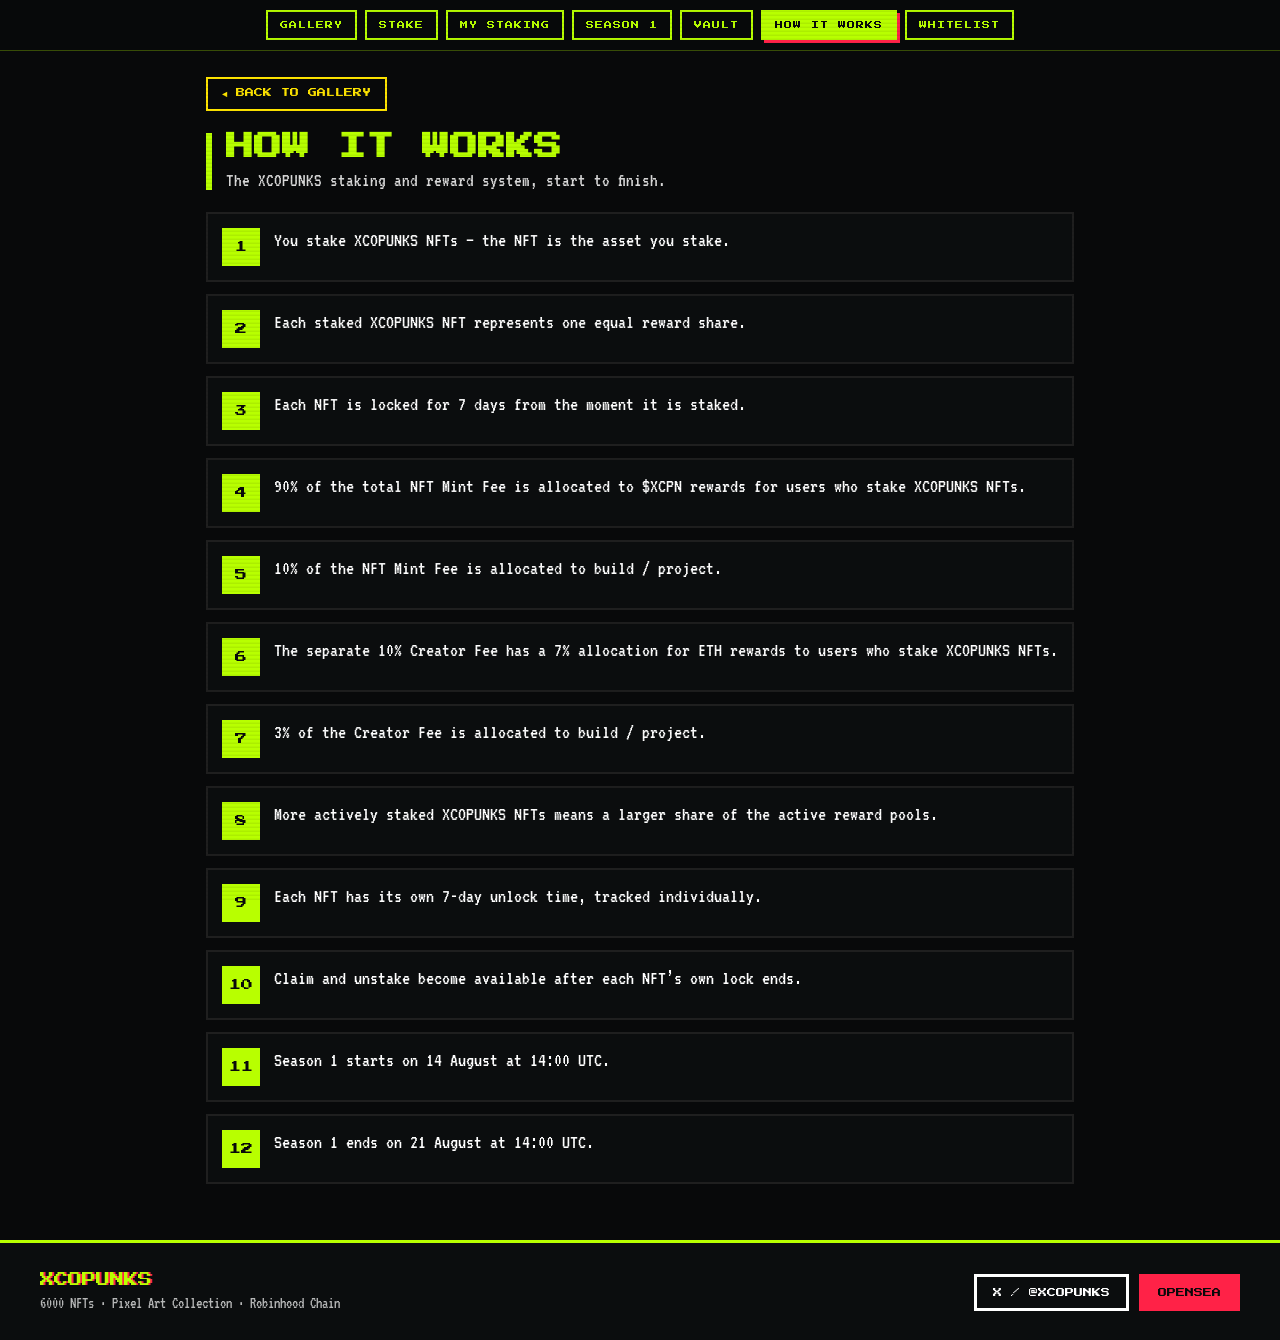
==== how-it-works/index.html @ 173a3f9b "Add files via upload" ====
<!DOCTYPE html>
<html lang="en">
<head>
<meta charset="utf-8">
<meta name="viewport" content="width=device-width, initial-scale=1">
<title>XCOPUNKS — How It Works</title>
<meta name="description" content="How XCOPUNKS staking and rewards work — stake NFTs to earn $XCPN and ETH.">
<meta name="theme-color" content="#08090a">
<link rel="icon" type="image/jpeg" href="../assets/favicon/favicon.jpg">
<link rel="stylesheet" href="../css/style.css">
</head>
<body data-page="howitworks">
<div class="crt"></div>

<header class="hdr">
  <div class="hdr-inner">
    <nav class="nav-desktop">
      <a class="navbtn" href="../">GALLERY</a>
      <a class="navbtn" href="../stake/">STAKE</a>
      <a class="navbtn" href="../my-staking/">MY STAKING</a>
      <a class="navbtn" href="../season-1/">SEASON 1</a>
      <a class="navbtn" href="../vault/">VAULT</a>
      <a class="navbtn active" href="../how-it-works/">HOW IT WORKS</a>
      <a class="navbtn" href="../whitelist/">WHITELIST</a>
    </nav>
    <div class="nav-mobile">
      <a class="brand" href="../">XCOPUNKS</a>
      <button class="burger" id="burger" aria-label="Open menu"><span></span><span></span><span></span></button>
    </div>
  </div>
</header>
<div class="menu" id="menu" hidden>
  <div class="menu-top"><span class="brand">XCOPUNKS</span><button class="menu-close" id="menuClose" aria-label="Close menu">X</button></div>
  <nav class="menu-list">
    <a href="../">GALLERY</a>
    <a href="../stake/">STAKE</a>
    <a href="../my-staking/">MY STAKING</a>
    <a href="../season-1/">SEASON 1</a>
    <a href="../vault/">VAULT</a>
    <a class="active" href="../how-it-works/">HOW IT WORKS</a>
    <a href="../whitelist/">WHITELIST</a>
  </nav>
</div>

<main>
  <section class="section mw-900">
    <a class="back" href="../">◄ BACK TO GALLERY</a>
    <div class="rail">
      <h1 class="h-title">HOW IT WORKS</h1>
      <p class="lead">The XCOPUNKS staking and reward system, start to finish.</p>
    </div>
    <div class="steps">
      <div class="step"><div class="step-n">1</div><p>You stake XCOPUNKS NFTs — the NFT is the asset you stake.</p></div>
      <div class="step"><div class="step-n">2</div><p>Each staked XCOPUNKS NFT represents one equal reward share.</p></div>
      <div class="step"><div class="step-n">3</div><p>Each NFT is locked for 7 days from the moment it is staked.</p></div>
      <div class="step"><div class="step-n">4</div><p>90% of the total NFT Mint Fee is allocated to $XCPN rewards for users who stake XCOPUNKS NFTs.</p></div>
      <div class="step"><div class="step-n">5</div><p>10% of the NFT Mint Fee is allocated to build / project.</p></div>
      <div class="step"><div class="step-n">6</div><p>The separate 10% Creator Fee has a 7% allocation for ETH rewards to users who stake XCOPUNKS NFTs.</p></div>
      <div class="step"><div class="step-n">7</div><p>3% of the Creator Fee is allocated to build / project.</p></div>
      <div class="step"><div class="step-n">8</div><p>More actively staked XCOPUNKS NFTs means a larger share of the active reward pools.</p></div>
      <div class="step"><div class="step-n">9</div><p>Each NFT has its own 7-day unlock time, tracked individually.</p></div>
      <div class="step"><div class="step-n">10</div><p>Claim and unstake become available after each NFT’s own lock ends.</p></div>
      <div class="step"><div class="step-n">11</div><p>Season 1 starts on 14 August at 14:00 UTC.</p></div>
      <div class="step"><div class="step-n">12</div><p>Season 1 ends on 21 August at 14:00 UTC.</p></div>
    </div>
  </section>

  <footer class="ftr">
    <div class="ftr-inner">
      <div><div class="ftr-brand">XCOPUNKS</div><div class="ftr-sub">6000 NFTs · Pixel Art Collection · Robinhood Chain</div></div>
      <div class="ftr-links">
        <a href="https://x.com/XCOPUNKS" target="_blank" rel="noopener">X / @XCOPUNKS</a>
        <a class="os" href="https://opensea.io/collection/xcopunks/overview" target="_blank" rel="noopener">OPENSEA</a>
      </div>
    </div>
  </footer>
</main>
<script>window.XCP_BASE="../";</script>
<script src="../js/main.js"></script>
</body>
</html>
---- css/style.css ----
/* XCOPUNKS — shared static design system */
@import url('https://fonts.googleapis.com/css2?family=Press+Start+2P&family=Silkscreen:wght@400;700&family=VT323&display=swap');

:root{
  --lime:#b8ff00; --black:#08090a; --red:#ff2247; --yellow:#ffe500;
  --white:#ffffff; --orange:#ff7a00; --cyan:#00e0ff; --panel:#0b0d0e; --line:#1f1f1f;
  --pix:'Press Start 2P',monospace; --sil:'Silkscreen',monospace; --vt:'VT323',monospace;
}
*{box-sizing:border-box;}
html,body{margin:0;padding:0;background:var(--black);color:var(--white);overflow-x:hidden;font-family:var(--vt);}
img{image-rendering:pixelated;image-rendering:crisp-edges;}
a{color:var(--lime);text-decoration:none;}
a:hover{color:var(--yellow);}
::selection{background:var(--lime);color:var(--black);}
::-webkit-scrollbar{width:10px;height:10px;}
::-webkit-scrollbar-track{background:var(--black);}
::-webkit-scrollbar-thumb{background:var(--lime);border:2px solid var(--black);}
.crt{position:fixed;inset:0;pointer-events:none;z-index:9998;background:repeating-linear-gradient(0deg,rgba(0,0,0,.16) 0,rgba(0,0,0,.16) 1px,transparent 2px,transparent 4px);mix-blend-mode:multiply;opacity:.4;}

/* header / nav */
.hdr{position:sticky;top:0;z-index:900;background:rgba(8,9,10,.94);border-bottom:1px solid rgba(184,255,0,.28);}
.hdr-inner{max-width:1440px;margin:0 auto;padding:10px 16px;}
.nav-desktop{display:flex;gap:8px;flex-wrap:wrap;justify-content:center;}
.navbtn{display:inline-flex;align-items:center;padding:9px 12px;border:2px solid var(--lime);background:transparent;color:var(--lime);font-family:var(--pix);font-size:8px;letter-spacing:1px;white-space:nowrap;}
.navbtn:hover{background:var(--lime);color:var(--black);}
.navbtn.active{background:var(--lime);color:var(--black);box-shadow:3px 3px 0 var(--red);}
.nav-mobile{display:none;align-items:center;justify-content:space-between;}
.brand{font-family:var(--pix);font-size:15px;color:var(--lime);text-shadow:2px 0 var(--red);}
.burger{display:flex;flex-direction:column;gap:5px;padding:10px;border:2px solid var(--lime);background:transparent;cursor:pointer;}
.burger span{display:block;width:22px;height:3px;background:var(--lime);}
.menu{position:fixed;inset:0;z-index:1000;background:rgba(8,9,10,.97);display:flex;flex-direction:column;padding:18px;}
.menu[hidden]{display:none;}
.menu-top{display:flex;align-items:center;justify-content:space-between;margin-bottom:22px;}
.menu-close{width:44px;height:44px;border:2px solid var(--red);background:transparent;color:var(--red);font-family:var(--pix);font-size:14px;cursor:pointer;}
.menu-list{display:flex;flex-direction:column;gap:12px;overflow-y:auto;}
.menu-list a{padding:18px 16px;border:2px solid var(--lime);background:var(--panel);color:var(--lime);font-family:var(--pix);font-size:12px;letter-spacing:1px;}
.menu-list a:hover,.menu-list a.active{background:var(--lime);color:var(--black);}
@media(max-width:820px){.nav-desktop{display:none;}.nav-mobile{display:flex;}}

/* layout */
main{position:relative;}
.section{padding:26px 16px 56px;margin:0 auto;}
.mw-1440{max-width:1440px;} .mw-1200{max-width:1200px;} .mw-1100{max-width:1100px;} .mw-900{max-width:900px;} .mw-720{max-width:720px;}
.back{display:inline-flex;align-items:center;gap:8px;padding:9px 14px;border:2px solid var(--yellow);color:var(--yellow);font-family:var(--pix);font-size:9px;margin-bottom:22px;}
.back:hover{background:var(--yellow);color:var(--black);}
.rail{border-left:6px solid var(--lime);padding-left:14px;margin-bottom:22px;}
.rail.orange{border-color:var(--orange);} .rail.yellow{border-color:var(--yellow);} .rail.red{border-color:var(--red);}
.h-title{margin:0;font-family:var(--pix);font-size:clamp(16px,3.4vw,28px);color:var(--lime);}
.h-title.orange{color:var(--orange);} .h-title.yellow{color:var(--yellow);} .h-title.red{color:var(--red);}
.lead{margin:10px 0 0;font-family:var(--vt);font-size:19px;color:#fff;opacity:.85;}
.note{border:2px dashed #333;padding:14px;font-family:var(--vt);font-size:16px;color:#fff;opacity:.65;}
.note.solid{border:2px solid var(--orange);opacity:1;}

/* buttons */
.btn{font-family:var(--pix);cursor:pointer;text-align:center;}
.btn-lime{padding:12px 20px;border:3px solid var(--lime);background:var(--lime);color:var(--black);font-size:10px;box-shadow:4px 4px 0 var(--red);}
.btn-outline{padding:12px 20px;border:3px solid var(--lime);background:transparent;color:var(--lime);font-size:10px;box-shadow:4px 4px 0 rgba(0,0,0,.6);}
.btn-yellow{padding:12px 20px;border:3px solid var(--yellow);background:transparent;color:var(--yellow);font-size:10px;box-shadow:4px 4px 0 rgba(0,0,0,.6);}
.btn-red{padding:12px 20px;border:3px solid var(--red);background:var(--red);color:var(--black);font-size:10px;box-shadow:4px 4px 0 rgba(0,0,0,.6);}

/* panels / fees / stats */
.cols{display:flex;flex-wrap:wrap;gap:14px;align-items:stretch;}
.panel{flex:1;min-width:260px;border:3px solid var(--lime);background:var(--panel);padding:18px;}
.panel.red{border-color:var(--red);} .panel.cyan{border-color:var(--cyan);}
.panel-h{font-family:var(--pix);font-size:11px;color:var(--lime);margin-bottom:14px;}
.fees{display:grid;grid-template-columns:repeat(auto-fit,minmax(280px,1fr));gap:16px;margin-bottom:16px;}
.fee{border:3px solid var(--lime);background:var(--panel);padding:18px;}
.fee.cyan{border-color:var(--cyan);}
.fee-t{font-family:var(--pix);font-size:12px;color:var(--lime);margin-bottom:6px;}
.fee.cyan .fee-t{color:var(--cyan);}
.fee-sub{font-family:var(--sil);font-size:9px;color:var(--orange);margin-bottom:16px;}
.fee-row{display:flex;align-items:flex-start;gap:12px;margin-bottom:12px;}
.fee-row:last-child{margin-bottom:0;}
.fee-pct{font-family:var(--pix);font-size:20px;color:var(--lime);min-width:66px;}
.fee.cyan .fee-pct{color:var(--cyan);}
.fee-pct.mut{color:#666;}
.fee-txt{font-family:var(--vt);font-size:18px;color:#fff;line-height:1.2;}
.fee-txt.mut{opacity:.7;}
.stats{display:grid;grid-template-columns:repeat(auto-fit,minmax(150px,1fr));gap:12px;}
.stat{border:3px solid var(--lime);background:var(--panel);padding:14px;}
.stat.yellow{border-color:var(--yellow);} .stat.cyan{border-color:var(--cyan);} .stat.red{border-color:var(--red);} .stat.white{border-color:#fff;} .stat.orange{border-color:var(--orange);}
.stat-l{font-family:var(--sil);font-size:9px;color:var(--orange);}
.stat-l2{font-family:var(--sil);font-size:8px;color:var(--lime);margin-top:4px;}
.stat-v{font-family:var(--pix);font-size:20px;color:var(--lime);margin-top:10px;}
.stat-v.yellow{color:var(--yellow);} .stat-v.cyan{color:var(--cyan);} .stat-v.red{color:var(--red);} .stat-v.white{color:#fff;}
.stat-txt{font-family:var(--vt);font-size:17px;margin-top:8px;color:var(--yellow);}
.stat-txt.cyan{color:var(--cyan);}

/* gallery */
.g-head{display:flex;align-items:flex-end;justify-content:space-between;flex-wrap:wrap;gap:10px;margin-bottom:16px;}
.g-room{position:relative;width:100%;aspect-ratio:16/10;max-height:74vh;border:4px solid var(--lime);background:var(--panel);overflow:hidden;box-shadow:0 0 0 2px var(--black),8px 8px 0 rgba(0,0,0,.6);}
.g-ceil{position:absolute;inset:0;clip-path:polygon(0 0,100% 0,73% 20%,27% 20%);background:linear-gradient(180deg,#141416,#0b0d0e);}
.g-ceil2{position:absolute;inset:0;clip-path:polygon(0 0,100% 0,73% 20%,27% 20%);background:repeating-linear-gradient(90deg,transparent 0,transparent 46px,rgba(184,255,0,.12) 46px,rgba(184,255,0,.12) 48px);}
.g-floor{position:absolute;inset:0;clip-path:polygon(0 100%,100% 100%,73% 80%,27% 80%);background:linear-gradient(0deg,#121213,#090a0b);}
.g-floor2{position:absolute;inset:0;clip-path:polygon(0 100%,100% 100%,73% 80%,27% 80%);background:repeating-linear-gradient(90deg,transparent 0,transparent 5%,rgba(0,224,255,.18) 5%,rgba(0,224,255,.18) calc(5% + 2px)),repeating-linear-gradient(0deg,transparent 0,transparent 28px,rgba(0,224,255,.14) 28px,rgba(0,224,255,.14) 30px);}
.g-west{position:absolute;inset:0;clip-path:polygon(0 0,27% 20%,27% 80%,0 100%);background:linear-gradient(90deg,#0a0b0c,#151517);}
.g-east{position:absolute;inset:0;clip-path:polygon(100% 0,73% 20%,73% 80%,100% 100%);background:linear-gradient(270deg,#0a0b0c,#151517);}
.g-sideframe{position:absolute;top:42%;width:14%;transform:translateY(-50%) perspective(400px);}
.g-sideframe.w{left:6%;transform-origin:left center;transform:translateY(-50%) perspective(400px) rotateY(38deg);}
.g-sideframe.e{right:6%;transform-origin:right center;transform:translateY(-50%) perspective(400px) rotateY(-38deg);}
.g-sideframe img{width:100%;display:block;}
.g-fr-w{border:5px solid var(--orange);background:var(--black);box-shadow:6px 6px 0 rgba(0,0,0,.5);}
.g-fr-e{border:5px solid var(--cyan);background:var(--black);box-shadow:-6px 6px 0 rgba(0,0,0,.5);}
.g-sidelbl{text-align:center;margin-top:6px;font-family:var(--sil);font-size:8px;}
.g-back{position:absolute;left:27%;top:20%;width:46%;height:60%;background:linear-gradient(180deg,#141416,#0e0f10);border-left:2px solid rgba(255,255,255,.06);border-right:2px solid rgba(0,0,0,.5);display:flex;align-items:center;justify-content:center;}
.g-light{position:absolute;top:8%;width:60%;height:5px;background:var(--yellow);filter:blur(2px);opacity:.8;box-shadow:0 0 22px 8px rgba(255,229,0,.4);}
.g-frame{width:74%;max-width:340px;}
.g-frame-in{border:8px solid var(--lime);background:var(--black);box-shadow:0 0 0 3px var(--black),0 0 34px rgba(184,255,0,.35);overflow:hidden;}
.g-frame-in img{width:100%;display:block;aspect-ratio:1;object-fit:cover;}
.g-cap{display:flex;justify-content:space-between;align-items:center;margin-top:10px;padding:6px 8px;border:2px solid var(--lime);background:rgba(8,9,10,.9);}
.g-cap b{font-family:var(--pix);font-size:9px;color:var(--lime);}
.g-cap span{font-family:var(--sil);font-size:8px;color:var(--red);}
.g-plaque{position:absolute;left:14px;bottom:14px;border:2px solid var(--yellow);background:rgba(8,9,10,.85);padding:9px 11px;max-width:200px;}
.g-plaque b{font-family:var(--pix);font-size:9px;color:var(--yellow);display:block;margin-bottom:6px;}
.g-plaque span{font-family:var(--vt);font-size:16px;line-height:1.15;opacity:.85;}
.g-ctrls{display:flex;flex-wrap:wrap;gap:12px;justify-content:center;margin-top:18px;}
.g-btn{display:flex;flex-direction:column;align-items:center;gap:4px;padding:12px 22px;min-width:110px;border:3px solid var(--lime);background:var(--black);color:var(--lime);font-family:var(--pix);font-size:11px;cursor:pointer;box-shadow:4px 4px 0 var(--red);}
.g-btn.y{border-color:var(--yellow);color:var(--yellow);box-shadow:4px 4px 0 rgba(0,0,0,.6);}
.g-btn:hover{background:var(--lime);color:var(--black);}
.g-btn.y:hover{background:var(--yellow);color:var(--black);}
.g-btn small{font-family:var(--sil);font-size:7px;opacity:.7;}
.g-cta{display:flex;flex-wrap:wrap;gap:10px;justify-content:center;margin-top:22px;}
@media(max-width:640px){
  .g-room{aspect-ratio:4/5;max-height:70vh;}
  .g-ceil,.g-ceil2,.g-floor,.g-floor2,.g-west,.g-east,.g-sideframe{display:none;}
  .g-back{left:6%;top:7%;width:88%;height:86%;border:none;}
  .g-frame{width:88%;max-width:400px;}
}

/* nft grid + cards */
.grid-nft{display:grid;grid-template-columns:repeat(auto-fill,minmax(150px,1fr));gap:16px;}
.card{position:relative;border:3px solid #2a2a2a;background:var(--black);box-shadow:4px 4px 0 rgba(0,0,0,.6);cursor:pointer;overflow:hidden;}
.card.sel{border-color:var(--yellow);box-shadow:6px 6px 0 var(--red);}
.card img{width:100%;display:block;aspect-ratio:1;object-fit:cover;}
.card-body{padding:9px;border-top:3px solid #1c1c1c;}
.card-id{font-family:var(--pix);font-size:9px;color:var(--lime);}
.card-badge{margin-top:9px;text-align:center;font-family:var(--sil);font-size:9px;letter-spacing:1px;color:#666;border:2px solid #666;padding:5px;}
.card.sel .card-badge{color:var(--yellow);border-color:var(--yellow);}
.card-check{position:absolute;top:8px;right:8px;z-index:3;width:22px;height:22px;background:var(--yellow);color:var(--black);font-family:var(--pix);font-size:9px;display:flex;align-items:center;justify-content:center;}

/* my staking */
.mine{display:grid;grid-template-columns:repeat(auto-fill,minmax(280px,1fr));gap:16px;}
.mcard{border:3px solid var(--orange);background:var(--panel);box-shadow:5px 5px 0 rgba(0,0,0,.5);}
.mcard.unlocked{border-color:var(--lime);}
.mtop{display:flex;gap:12px;padding:14px;}
.mtop img{width:70px;height:70px;object-fit:cover;border:3px solid var(--orange);flex-shrink:0;}
.mcard.unlocked .mtop img{border-color:var(--lime);}
.badge-state{margin-top:8px;font-family:var(--sil);font-size:9px;letter-spacing:1px;color:var(--orange);border:2px solid var(--orange);padding:4px 6px;display:inline-block;}
.mcard.unlocked .badge-state{color:var(--lime);border-color:var(--lime);}
.mdates{margin-top:8px;font-family:var(--vt);font-size:14px;opacity:.7;line-height:1.3;}
.mrew{display:flex;gap:8px;padding:0 14px 10px;}
.mrew>div{flex:1;border:2px solid var(--line);padding:8px;}
.mrew .l{font-family:var(--sil);font-size:8px;color:var(--orange);}
.mrew .v{font-family:var(--vt);font-size:15px;margin-top:4px;}
.mfoot{border-top:3px solid #161616;padding:12px 14px;}
.mtimer{font-family:var(--sil);font-size:8px;color:var(--orange);margin-bottom:8px;}
.cd{display:flex;gap:8px;}
.cd-cell{flex:1;text-align:center;border:2px solid var(--line);padding:7px 2px;}
.cd-num{font-family:var(--pix);font-size:14px;color:var(--orange);}
.mcard.unlocked .cd-num{color:var(--lime);}
.cd-lbl{font-family:var(--sil);font-size:7px;color:#666;margin-top:5px;}
.mact{display:flex;gap:8px;margin-top:12px;}
.mact button{flex:1;padding:11px 4px;font-family:var(--pix);font-size:9px;border:2px solid #333;color:#555;background:var(--black);cursor:not-allowed;}
.mcard.unlocked .mact .claim{border-color:var(--lime);color:var(--lime);cursor:pointer;}
.mcard.unlocked .mact .unstake{border-color:var(--cyan);color:var(--cyan);cursor:pointer;}
.mact .claimed{border-color:#333;color:#555;cursor:not-allowed;}

/* season countdown big */
.cdbig{border:3px solid var(--yellow);background:var(--panel);padding:20px;margin-bottom:26px;}
.cdbig-lbl{font-family:var(--sil);font-size:10px;letter-spacing:2px;color:var(--yellow);text-align:center;margin-bottom:14px;}
.cdbig-row{display:flex;gap:10px;justify-content:center;flex-wrap:wrap;}
.cdbig-cell{text-align:center;min-width:64px;border:2px solid var(--lime);padding:12px 6px;}
.cdbig-cell.red{border-color:var(--red);}
.cdbig-num{font-family:var(--pix);font-size:clamp(18px,5vw,30px);color:var(--lime);}
.cdbig-cell.red .cdbig-num{color:var(--red);}
.cdbig-l{font-family:var(--sil);font-size:8px;color:#666;margin-top:8px;}
.dates{display:flex;flex-wrap:wrap;gap:16px;margin-bottom:20px;}
.date{flex:1;min-width:150px;border:3px solid var(--lime);background:var(--panel);padding:16px;}
.date.red{border-color:var(--red);}
.date .l{font-family:var(--sil);font-size:9px;color:var(--orange);}
.date .v{font-family:var(--pix);font-size:14px;color:var(--lime);margin-top:10px;line-height:1.4;}
.date.red .v{color:var(--red);}

/* leaderboard */
.lb{border:3px solid var(--yellow);background:var(--panel);overflow-x:auto;}
.lb-inner{min-width:520px;}
.lb-head,.lb-row{display:grid;grid-template-columns:70px 1.4fr 1fr 1fr 1fr;}
.lb-head{background:var(--yellow);color:var(--black);font-family:var(--pix);font-size:8px;}
.lb-head div{padding:12px 10px;}
.lb-row{border-top:2px solid #1a1a1a;}
.lb-row.top{background:rgba(184,255,0,.05);}
.lb-row.you{background:rgba(184,255,0,.12);}
.lb-row div{padding:12px 10px;}
.lb-rank{font-family:var(--pix);font-size:11px;}
.lb-w{font-family:var(--vt);font-size:18px;color:#fff;}
.lb-w.you{color:var(--lime);}
.lb-staked{font-family:var(--pix);font-size:11px;color:var(--lime);}
.lb-share{font-family:var(--vt);font-size:17px;}
.lb-share.x{color:var(--yellow);} .lb-share.e{color:var(--cyan);}

/* how it works */
.steps{display:flex;flex-direction:column;gap:12px;}
.step{display:flex;gap:14px;align-items:flex-start;border:2px solid var(--line);background:var(--panel);padding:14px;}
.step-n{flex-shrink:0;width:38px;height:38px;background:var(--lime);color:var(--black);font-family:var(--pix);font-size:12px;display:flex;align-items:center;justify-content:center;}
.step p{margin:0;font-family:var(--vt);font-size:20px;line-height:1.25;}

/* whitelist */
.wl{display:flex;flex-direction:column;gap:14px;}
.task{border:3px solid var(--lime);background:var(--panel);padding:16px;}
.task.locked{border-color:#333;opacity:.4;pointer-events:none;}
.task-l{font-family:var(--sil);font-size:10px;color:var(--orange);letter-spacing:1px;}
.task-p{font-family:var(--vt);font-size:16px;opacity:.7;margin:0 0 10px;}
.inp{width:100%;margin-top:10px;padding:12px;background:var(--black);border:2px solid var(--lime);color:var(--lime);font-family:var(--vt);font-size:18px;}
.task-row{display:flex;gap:10px;margin-top:10px;}
.task-a{flex:1;text-align:center;padding:12px;border:2px solid var(--cyan);color:var(--cyan);font-family:var(--pix);font-size:8px;}
.task-a.done{border-color:var(--lime);color:var(--lime);}
.task-v{padding:12px 14px;border:2px solid #333;background:transparent;color:#555;font-family:var(--pix);font-size:8px;white-space:nowrap;cursor:default;}
.task-v.ready{border-color:var(--yellow);color:var(--yellow);cursor:pointer;}
.task-v.done{border-color:var(--lime);background:var(--lime);color:var(--black);}
.wl-submit{padding:16px;font-family:var(--pix);font-size:12px;border:3px solid #333;background:var(--black);color:#444;cursor:not-allowed;}
.wl-submit.ready{border-color:var(--lime);background:var(--lime);color:var(--black);cursor:pointer;box-shadow:5px 5px 0 var(--red);}
.wl-fail{border:3px solid var(--red);background:rgba(255,34,71,.08);color:var(--red);font-family:var(--pix);font-size:10px;padding:14px;text-align:center;line-height:1.7;}
.wl-ok{border:4px solid var(--lime);background:var(--panel);padding:28px;text-align:center;box-shadow:8px 8px 0 rgba(0,0,0,.6);}
.wl-ok h2{font-family:var(--pix);font-size:16px;color:var(--lime);animation:rgbtext 1.6s infinite;margin:0;}
.wl-ok p{font-family:var(--vt);font-size:19px;opacity:.85;margin:18px 0 0;}

/* footer */
.ftr{border-top:3px solid var(--lime);background:var(--panel);padding:30px 16px;}
.ftr-inner{max-width:1200px;margin:0 auto;display:flex;flex-wrap:wrap;gap:20px;align-items:center;justify-content:space-between;}
.ftr-brand{font-family:var(--pix);font-size:14px;color:var(--lime);text-shadow:2px 0 var(--red);}
.ftr-sub{font-family:var(--vt);font-size:16px;opacity:.7;margin-top:8px;}
.ftr-links{display:flex;flex-wrap:wrap;gap:10px;}
.ftr-links a{padding:11px 16px;border:3px solid #fff;color:#fff;font-family:var(--pix);font-size:9px;}
.ftr-links a.os{border-color:var(--red);background:var(--red);color:var(--black);}

/* toast + intro */
.toast{position:fixed;left:50%;bottom:24px;z-index:1200;transform:translateX(-50%);border:3px solid var(--lime);background:var(--black);color:var(--lime);font-family:var(--pix);font-size:10px;padding:14px 18px;box-shadow:5px 5px 0 var(--red);animation:toastin .18s ease;}
.toast[hidden]{display:none;}
.intro{position:fixed;inset:0;z-index:10000;background:var(--black);display:flex;align-items:center;justify-content:center;overflow:hidden;}
.intro[hidden]{display:none;}
.intro-scan{position:absolute;inset:0;background:repeating-linear-gradient(0deg,rgba(184,255,0,.05) 0,rgba(184,255,0,.05) 2px,transparent 2px,transparent 6px);}
.intro-wrap{position:relative;text-align:center;padding:0 16px;width:100%;}
.intro-layer{position:absolute;inset:0;display:flex;align-items:center;justify-content:center;}
.intro-xco{font-family:var(--pix);font-size:clamp(40px,14vw,140px);color:var(--lime);animation:introXco 4.6s steps(24,end) forwards;text-shadow:5px 0 var(--red),-5px 0 var(--cyan);}
.intro-punks{font-family:var(--pix);font-size:clamp(40px,13vw,130px);color:var(--red);animation:introPunks 4.6s steps(24,end) forwards;text-shadow:5px 0 var(--yellow),-5px 0 var(--cyan);}
.intro-full{display:flex;flex-direction:column;align-items:center;gap:18px;}
.intro-full b{font-family:var(--pix);font-size:clamp(28px,9vw,96px);color:#fff;animation:introFull 4.6s steps(24,end) forwards,rgbtext 1.4s infinite;}
.intro-full span{font-family:var(--sil);font-size:clamp(9px,2.6vw,15px);color:var(--orange);letter-spacing:4px;animation:introSub 4.6s ease forwards;}
@keyframes glx{0%{transform:translate(0,0);filter:none;}20%{transform:translate(-4px,2px);filter:drop-shadow(4px 0 #ff2247) drop-shadow(-4px 0 #00e0ff);}40%{transform:translate(3px,-2px);filter:drop-shadow(-5px 0 #ffe500);}60%{transform:translate(-2px,1px);filter:drop-shadow(3px 0 #ff7a00);}100%{transform:translate(0,0);filter:none;}}
@keyframes blink{0%,60%{opacity:1;}61%,100%{opacity:.15;}}
@keyframes toastin{0%{opacity:0;transform:translate(-50%,20px);}100%{opacity:1;transform:translate(-50%,0);}}
@keyframes rgbtext{0%,100%{text-shadow:3px 0 #ff2247,-3px 0 #00e0ff;}50%{text-shadow:-3px 0 #ff2247,3px 0 #ffe500;}}
@keyframes introXco{0%{opacity:0;transform:translateX(-40px) skewX(20deg);letter-spacing:20px;}8%{opacity:1;letter-spacing:2px;}30%{opacity:1;transform:none;}38%{opacity:0;transform:translateX(30px) skewX(-14deg);}100%{opacity:0;}}
@keyframes introPunks{0%,32%{opacity:0;}40%{opacity:1;transform:translateX(0) skewX(-16deg);}62%{opacity:1;transform:none;}70%{opacity:0;transform:translateX(-30px) skewX(12deg);}100%{opacity:0;}}
@keyframes introFull{0%,64%{opacity:0;transform:scale(1.4);filter:blur(2px);}72%{opacity:1;transform:scale(1);filter:none;}74%{opacity:.3;}76%{opacity:1;}88%{opacity:1;transform:scale(1);}100%{opacity:0;transform:scale(.96);}}
@keyframes introSub{0%,72%{opacity:0;}82%{opacity:1;}96%{opacity:1;}100%{opacity:0;}}
.glitch-out{animation:glx .3s steps(2,end) 1;}
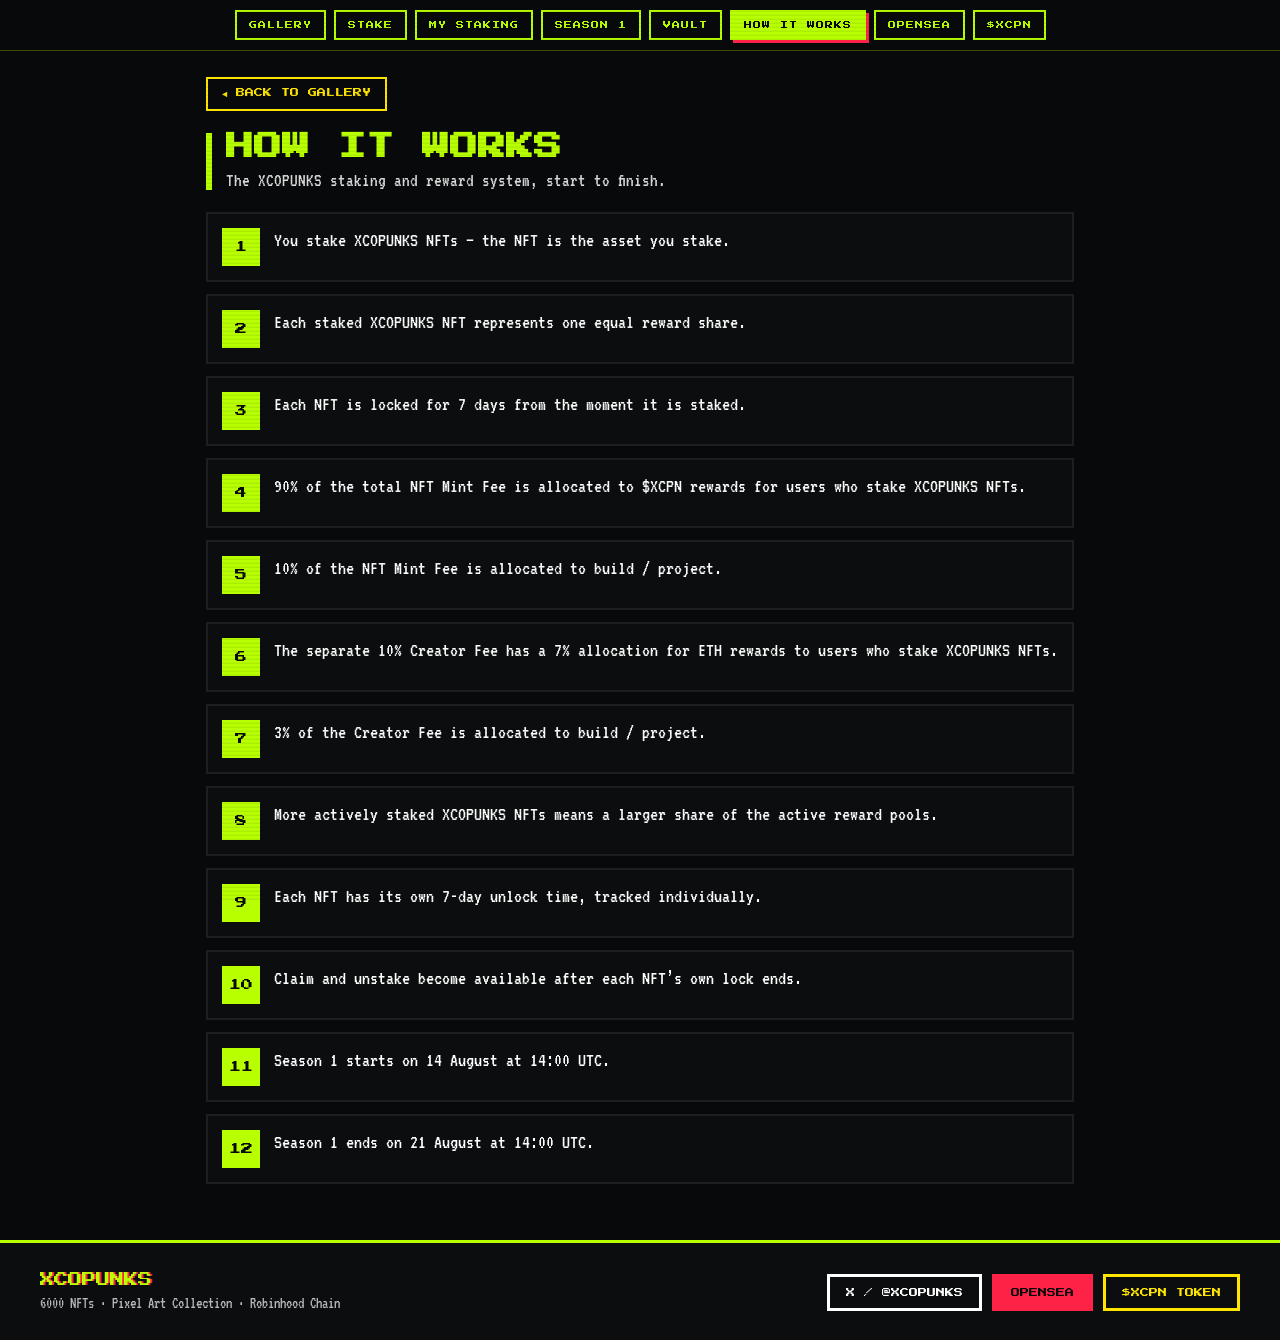
==== commit dea54fd8: "Add files via upload" ====
--- a/how-it-works/index.html
+++ b/how-it-works/index.html
@@ -21,7 +21,8 @@
       <a class="navbtn" href="../season-1/">SEASON 1</a>
       <a class="navbtn" href="../vault/">VAULT</a>
       <a class="navbtn active" href="../how-it-works/">HOW IT WORKS</a>
-      <a class="navbtn" href="../whitelist/">WHITELIST</a>
+      <a class="navbtn" href="https://opensea.io/collection/xcopunks/overview" target="_blank" rel="noopener">OPENSEA</a>
+      <button class="navbtn" data-xcpn>$XCPN</button>
     </nav>
     <div class="nav-mobile">
       <a class="brand" href="../">XCOPUNKS</a>
@@ -38,7 +39,8 @@
     <a href="../season-1/">SEASON 1</a>
     <a href="../vault/">VAULT</a>
     <a class="active" href="../how-it-works/">HOW IT WORKS</a>
-    <a href="../whitelist/">WHITELIST</a>
+    <a href="https://opensea.io/collection/xcopunks/overview" target="_blank" rel="noopener">OPENSEA</a>
+    <button data-xcpn>$XCPN TOKEN</button>
   </nav>
 </div>
 
@@ -71,6 +73,7 @@
       <div class="ftr-links">
         <a href="https://x.com/XCOPUNKS" target="_blank" rel="noopener">X / @XCOPUNKS</a>
         <a class="os" href="https://opensea.io/collection/xcopunks/overview" target="_blank" rel="noopener">OPENSEA</a>
+        <button class="ftr-btn" data-xcpn>$XCPN TOKEN</button>
       </div>
     </div>
   </footer>
--- a/css/style.css
+++ b/css/style.css
@@ -255,3 +255,108 @@
 @keyframes introFull{0%,64%{opacity:0;transform:scale(1.4);filter:blur(2px);}72%{opacity:1;transform:scale(1);filter:none;}74%{opacity:.3;}76%{opacity:1;}88%{opacity:1;transform:scale(1);}100%{opacity:0;transform:scale(.96);}}
 @keyframes introSub{0%,72%{opacity:0;}82%{opacity:1;}96%{opacity:1;}100%{opacity:0;}}
 .glitch-out{animation:glx .3s steps(2,end) 1;}
+
+/* wallet bar + tx status (live staking) */
+.wallet-bar{display:flex;flex-wrap:wrap;align-items:center;gap:12px;margin-bottom:18px;}
+.wallet-addr{font-family:var(--sil);font-size:11px;color:var(--lime);border:2px solid var(--lime);padding:9px 12px;}
+.wallet-bar button[disabled]{opacity:.55;cursor:default;}
+.tx-status{border:2px solid var(--yellow);background:rgba(255,229,0,.06);color:var(--yellow);font-family:var(--pix);font-size:10px;line-height:1.6;padding:12px;margin-bottom:18px;}
+.tx-status[hidden]{display:none;}
+.tx-status.ok{border-color:var(--lime);color:var(--lime);background:rgba(184,255,0,.07);}
+.tx-status.err{border-color:var(--red);color:var(--red);background:rgba(255,34,71,.07);}
+.cd-line{font-family:var(--pix);font-size:13px;color:var(--orange);border:2px solid var(--line);padding:10px;text-align:center;}
+.mcard.unlocked .cd-line{color:var(--lime);}
+.card img{background:#151517;min-height:60px;}
+.mtop img{background:#151517;}
+
+/* $XCPN token buttons */
+button.navbtn{cursor:pointer;font-family:var(--pix);}
+.menu-list button[data-xcpn]{padding:18px 16px;border:2px solid var(--yellow);background:var(--panel);color:var(--yellow);font-family:var(--pix);font-size:12px;letter-spacing:1px;text-align:left;cursor:pointer;}
+.menu-list button[data-xcpn]:hover{background:var(--yellow);color:var(--black);}
+.ftr-btn{padding:11px 16px;border:3px solid var(--yellow);background:transparent;color:var(--yellow);font-family:var(--pix);font-size:9px;cursor:pointer;}
+.ftr-btn:hover{background:var(--yellow);color:var(--black);}
+[data-xcpn].soon{border-color:var(--yellow);background:var(--yellow);color:var(--black);}
+.card-stat{margin-top:7px;font-family:var(--sil);font-size:8px;letter-spacing:1px;color:var(--lime);}
+
+/* wallet selection modal + connected wallet menu */
+.wmodal{position:fixed;inset:0;z-index:1400;background:rgba(8,9,10,.9);display:flex;align-items:center;justify-content:center;padding:18px;}
+.wmodal-box{width:100%;max-width:400px;border:4px solid var(--lime);background:var(--panel);padding:22px;box-shadow:8px 8px 0 rgba(0,0,0,.6);}
+.wmodal-h{font-family:var(--pix);font-size:14px;color:var(--lime);text-shadow:2px 0 var(--red);}
+.wmodal-p{font-family:var(--vt);font-size:17px;opacity:.75;margin:10px 0 18px;}
+.wlist{display:flex;flex-direction:column;gap:10px;}
+.wopt{display:flex;align-items:center;gap:12px;width:100%;padding:14px;border:2px solid var(--lime);background:var(--black);color:var(--lime);font-family:var(--pix);font-size:10px;cursor:pointer;text-align:left;}
+.wopt:hover{background:var(--lime);color:var(--black);}
+.wopt.danger{border-color:var(--red);color:var(--red);}
+.wopt.danger:hover{background:var(--red);color:var(--black);}
+.wopt img{width:24px;height:24px;flex-shrink:0;}
+.wdot{width:14px;height:14px;background:currentColor;flex-shrink:0;}
+.wnone{border:2px dashed #333;padding:16px;font-family:var(--vt);font-size:17px;opacity:.75;}
+.waddr{border:2px solid var(--line);padding:12px;font-family:var(--vt);font-size:16px;color:#fff;word-break:break-all;margin-bottom:16px;}
+.wclose{margin-top:18px;width:100%;padding:13px;border:2px solid var(--yellow);background:transparent;color:var(--yellow);font-family:var(--pix);font-size:10px;cursor:pointer;}
+.wclose:hover{background:var(--yellow);color:var(--black);}
+.net-warn{display:flex;flex-wrap:wrap;gap:12px;align-items:center;justify-content:space-between;border:3px solid var(--red);background:rgba(255,34,71,.08);color:var(--red);font-family:var(--vt);font-size:17px;padding:14px;margin-bottom:18px;}
+
+/* ---- GTD eligibility checker ---- */
+.gtd-checker{border:3px solid var(--lime);background:var(--panel);padding:20px;}
+.gtd-checker[hidden]{display:none;}
+.gtd-entry{display:grid;grid-template-columns:1fr 1fr;gap:14px;}
+.gtd-entry[hidden]{display:none;}
+.gtd-entry-btn{display:flex;flex-direction:column;gap:8px;text-align:left;padding:22px 18px;border:3px solid var(--lime);background:var(--panel);color:var(--lime);cursor:pointer;box-shadow:5px 5px 0 var(--red);}
+.gtd-entry-btn.alt{border-color:var(--yellow);color:var(--yellow);box-shadow:5px 5px 0 rgba(0,0,0,.6);}
+.gtd-entry-btn:hover{background:var(--lime);color:var(--black);}
+.gtd-entry-btn.alt:hover{background:var(--yellow);color:var(--black);}
+.gtd-entry-t{font-family:var(--pix);font-size:12px;}
+.gtd-entry-s{font-family:var(--vt);font-size:16px;opacity:.8;}
+@media(max-width:560px){.gtd-entry{grid-template-columns:1fr;}}
+.gtd-h{font-family:var(--pix);font-size:13px;color:var(--lime);margin-bottom:16px;}
+.gtd-loading{margin-top:14px;border:2px solid var(--lime);background:#0b0d0e;padding:18px;}
+.gtd-loading[hidden]{display:none;}
+.gtd-load-h{display:flex;align-items:center;gap:10px;font-family:var(--pix);font-size:10px;color:var(--yellow);}
+.gtd-bar-track{margin-top:14px;height:22px;border:2px solid var(--lime);background:#08090a;padding:3px;}
+.gtd-bar{height:100%;width:1%;background:repeating-linear-gradient(90deg,var(--lime) 0,var(--lime) 8px,#08090a 8px,#08090a 11px);transition:width .12s linear;}
+.gtd-pct{margin-top:10px;text-align:right;font-family:var(--pix);font-size:16px;color:var(--lime);}
+.gtd-blip{width:14px;height:14px;background:var(--yellow);animation:blink .7s steps(1) infinite;}
+.gtd-msg{margin-top:14px;border:2px solid var(--red);color:var(--red);font-family:var(--pix);font-size:10px;padding:12px;text-align:center;line-height:1.6;}
+.gtd-msg[hidden]{display:none;}
+.gtd-notfound{margin-top:18px;border:3px solid var(--orange);background:rgba(255,122,0,.06);padding:18px;}
+.gtd-notfound[hidden]{display:none;}
+.gtd-nf-h{font-family:var(--pix);font-size:12px;color:var(--orange);margin-bottom:10px;}
+.gtd-notfound p{font-family:var(--vt);font-size:18px;opacity:.85;margin:0 0 14px;}
+
+/* result */
+.gtd-result[hidden]{display:none;}
+.gtd-pctwrap{text-align:center;border:3px solid var(--lime);background:var(--panel);padding:22px;}
+.gtd-pct{font-family:var(--pix);font-size:clamp(44px,14vw,74px);color:var(--lime);line-height:1;}
+.gtd-pct.done{color:var(--yellow);animation:rgbtext 1.6s infinite;}
+.gtd-pctlabel{font-family:var(--sil);font-size:11px;letter-spacing:3px;color:var(--orange);margin-top:12px;}
+.gtd-idcard{display:grid;grid-template-columns:repeat(auto-fit,minmax(150px,1fr));gap:12px;margin-top:14px;}
+.gtd-idcard>div{border:2px solid var(--line);background:var(--panel);padding:12px;}
+.gtd-idv{font-family:var(--vt);font-size:20px;margin-top:6px;color:#fff;word-break:break-all;}
+.gtd-remaining{margin-top:16px;border:3px solid var(--yellow);background:rgba(255,229,0,.05);padding:16px;}
+.gtd-remaining[hidden]{display:none;}
+.gtd-rem-h{font-family:var(--pix);font-size:12px;color:var(--yellow);margin-bottom:8px;}
+.gtd-remaining p{font-family:var(--vt);font-size:18px;opacity:.85;margin:0;}
+#rCardStage{margin-top:16px;}
+#rCardStage[hidden]{display:none;}
+.card-wrap{margin-top:16px;}
+.card-wrap[hidden]{display:none;}
+.gtd-share{margin-top:16px;}
+.gtd-share[hidden]{display:none;}
+.gtd-share-row{display:flex;flex-wrap:wrap;gap:10px;margin-bottom:12px;}
+.gtd-hint{font-family:var(--vt);font-size:16px;opacity:.6;margin:0 0 14px;}
+.gtd-approved{margin-top:16px;border:3px solid var(--lime);background:var(--lime);color:var(--black);font-family:var(--pix);font-size:13px;text-align:center;padding:16px;box-shadow:5px 5px 0 var(--red);}
+.gtd-approved[hidden]{display:none;}
+
+/* whitelist open banner + gated join */
+.wl-open{border:3px solid var(--lime);background:rgba(184,255,0,.06);padding:18px;margin-top:26px;text-align:center;}
+.wl-open[hidden]{display:none;}
+.wl-open-h{font-family:var(--pix);font-size:12px;color:var(--lime);margin-bottom:10px;}
+.wl-open p{font-family:var(--vt);font-size:17px;opacity:.8;margin:0;}
+.gtd-join[hidden]{display:none;}
+
+/* vault live-data lines */
+.vault-line{display:flex;align-items:center;justify-content:space-between;gap:10px;border:2px solid var(--line);padding:10px 12px;}
+.vault-l{font-family:var(--sil);font-size:9px;color:var(--orange);}
+.vault-v{font-family:var(--vt);font-size:16px;color:var(--yellow);}
+.fee.cyan .vault-v{color:var(--cyan);}
+.fee-txt .vault-v{display:inline-block;margin-top:4px;font-size:15px;}
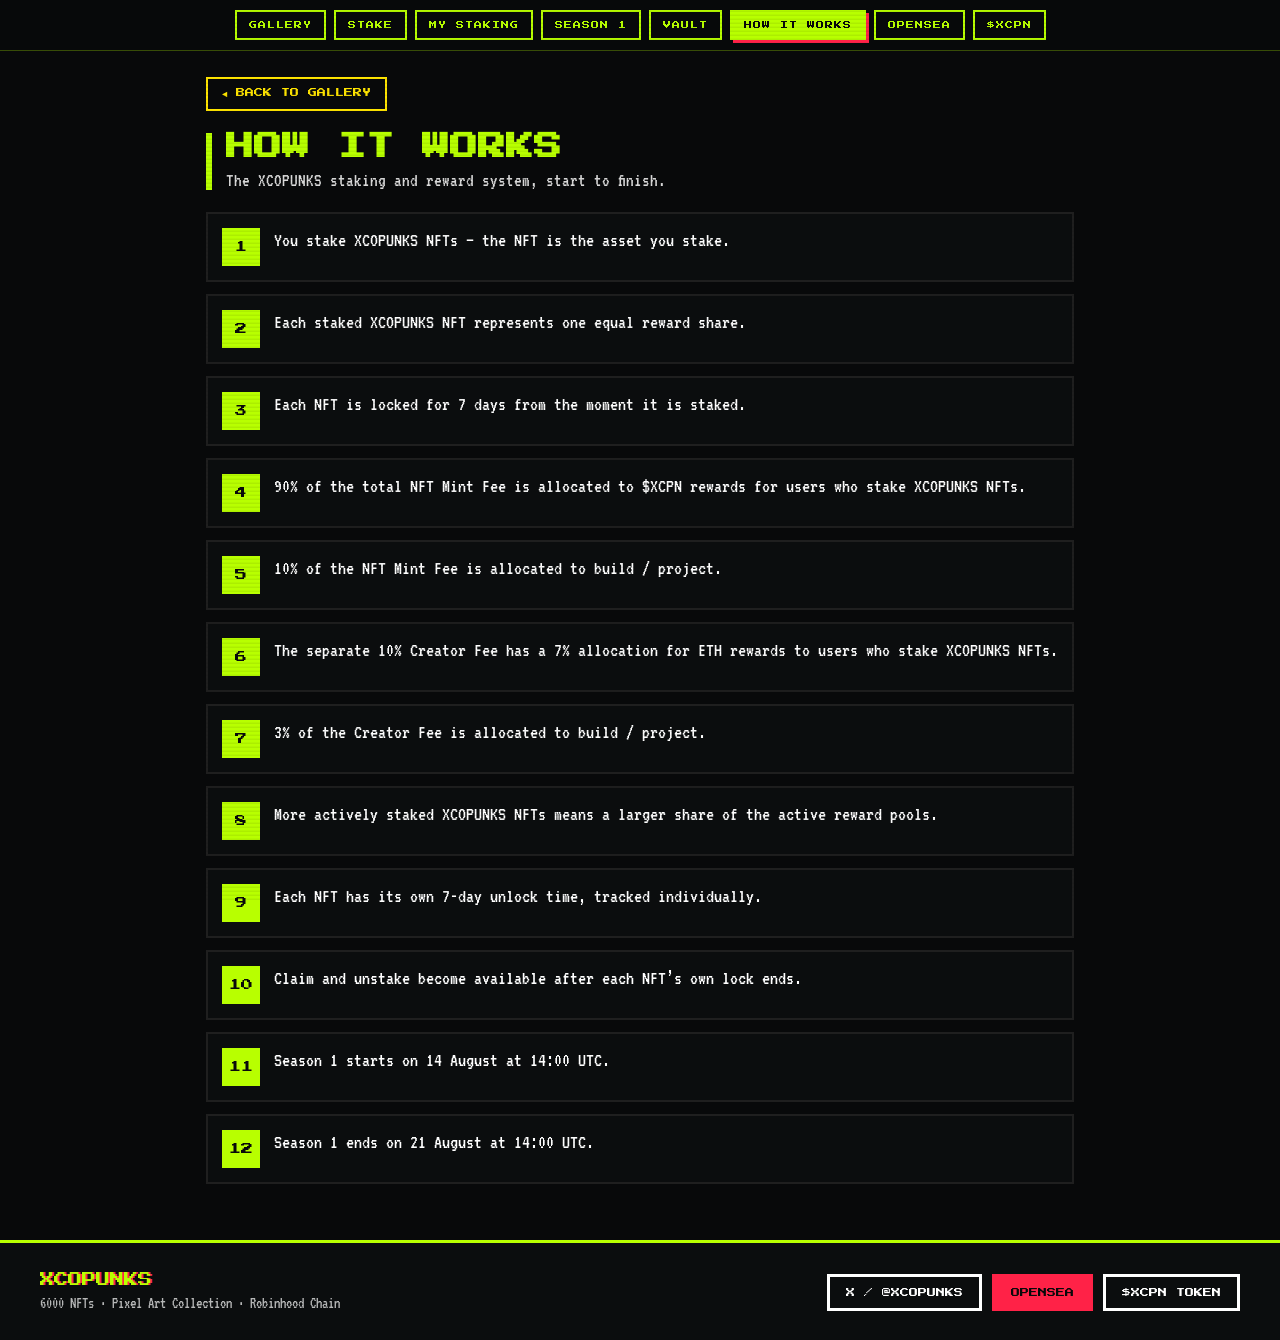
==== commit 3ff31442: "Add files via upload" ====
--- a/how-it-works/index.html
+++ b/how-it-works/index.html
@@ -22,7 +22,7 @@
       <a class="navbtn" href="../vault/">VAULT</a>
       <a class="navbtn active" href="../how-it-works/">HOW IT WORKS</a>
       <a class="navbtn" href="https://opensea.io/collection/xcopunks/overview" target="_blank" rel="noopener">OPENSEA</a>
-      <button class="navbtn" data-xcpn>$XCPN</button>
+      <a class="navbtn" href="https://opensea.io/token/robinhood/0xc1dba4c70d69296ede3a7e35d613374b806c9676" target="_blank" rel="noopener">$XCPN</a>
     </nav>
     <div class="nav-mobile">
       <a class="brand" href="../">XCOPUNKS</a>
@@ -40,7 +40,7 @@
     <a href="../vault/">VAULT</a>
     <a class="active" href="../how-it-works/">HOW IT WORKS</a>
     <a href="https://opensea.io/collection/xcopunks/overview" target="_blank" rel="noopener">OPENSEA</a>
-    <button data-xcpn>$XCPN TOKEN</button>
+    <a href="https://opensea.io/token/robinhood/0xc1dba4c70d69296ede3a7e35d613374b806c9676" target="_blank" rel="noopener">$XCPN TOKEN</a>
   </nav>
 </div>
 
@@ -73,7 +73,7 @@
       <div class="ftr-links">
         <a href="https://x.com/XCOPUNKS" target="_blank" rel="noopener">X / @XCOPUNKS</a>
         <a class="os" href="https://opensea.io/collection/xcopunks/overview" target="_blank" rel="noopener">OPENSEA</a>
-        <button class="ftr-btn" data-xcpn>$XCPN TOKEN</button>
+        <a class="ftr-btn" href="https://opensea.io/token/robinhood/0xc1dba4c70d69296ede3a7e35d613374b806c9676" target="_blank" rel="noopener">$XCPN TOKEN</a>
       </div>
     </div>
   </footer>
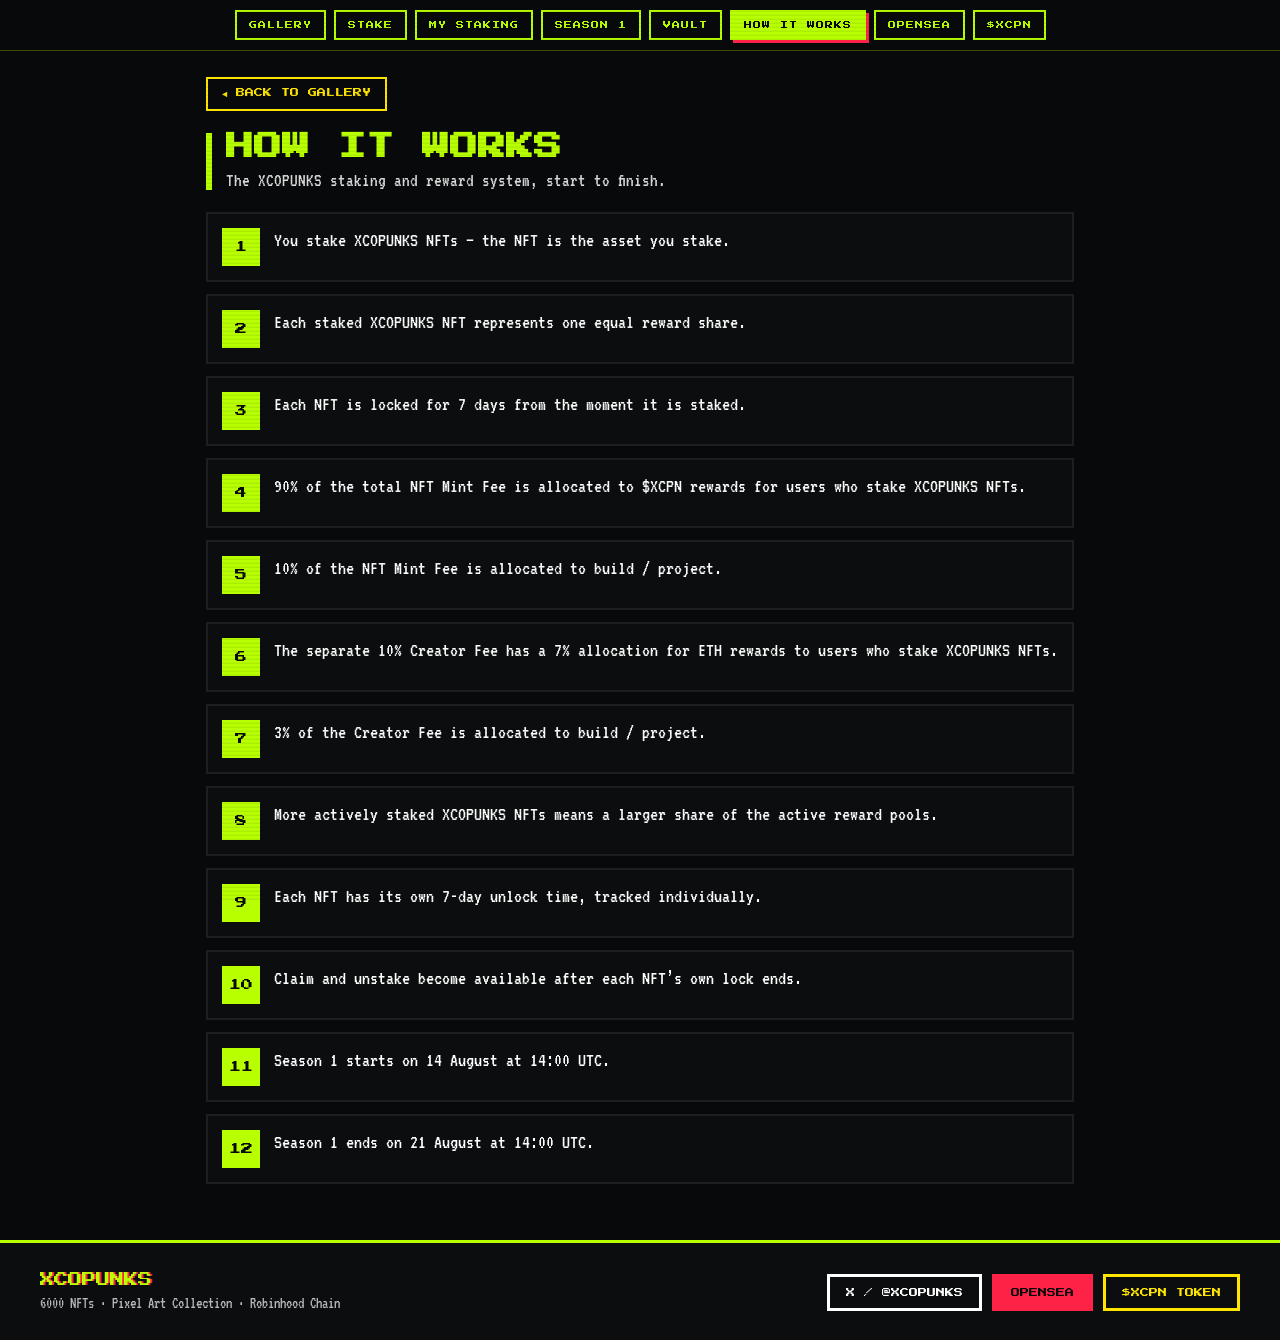
==== commit 18194c8c: "Add files via upload" ====
--- a/how-it-works/index.html
+++ b/how-it-works/index.html
@@ -22,7 +22,7 @@
       <a class="navbtn" href="../vault/">VAULT</a>
       <a class="navbtn active" href="../how-it-works/">HOW IT WORKS</a>
       <a class="navbtn" href="https://opensea.io/collection/xcopunks/overview" target="_blank" rel="noopener">OPENSEA</a>
-      <a class="navbtn" href="https://opensea.io/token/robinhood/0xc1dba4c70d69296ede3a7e35d613374b806c9676" target="_blank" rel="noopener">$XCPN</a>
+      <button class="navbtn" data-xcpn>$XCPN</button>
     </nav>
     <div class="nav-mobile">
       <a class="brand" href="../">XCOPUNKS</a>
@@ -40,7 +40,7 @@
     <a href="../vault/">VAULT</a>
     <a class="active" href="../how-it-works/">HOW IT WORKS</a>
     <a href="https://opensea.io/collection/xcopunks/overview" target="_blank" rel="noopener">OPENSEA</a>
-    <a href="https://opensea.io/token/robinhood/0xc1dba4c70d69296ede3a7e35d613374b806c9676" target="_blank" rel="noopener">$XCPN TOKEN</a>
+    <button data-xcpn>$XCPN TOKEN</button>
   </nav>
 </div>
 
@@ -73,7 +73,7 @@
       <div class="ftr-links">
         <a href="https://x.com/XCOPUNKS" target="_blank" rel="noopener">X / @XCOPUNKS</a>
         <a class="os" href="https://opensea.io/collection/xcopunks/overview" target="_blank" rel="noopener">OPENSEA</a>
-        <a class="ftr-btn" href="https://opensea.io/token/robinhood/0xc1dba4c70d69296ede3a7e35d613374b806c9676" target="_blank" rel="noopener">$XCPN TOKEN</a>
+        <button class="ftr-btn" data-xcpn>$XCPN TOKEN</button>
       </div>
     </div>
   </footer>
